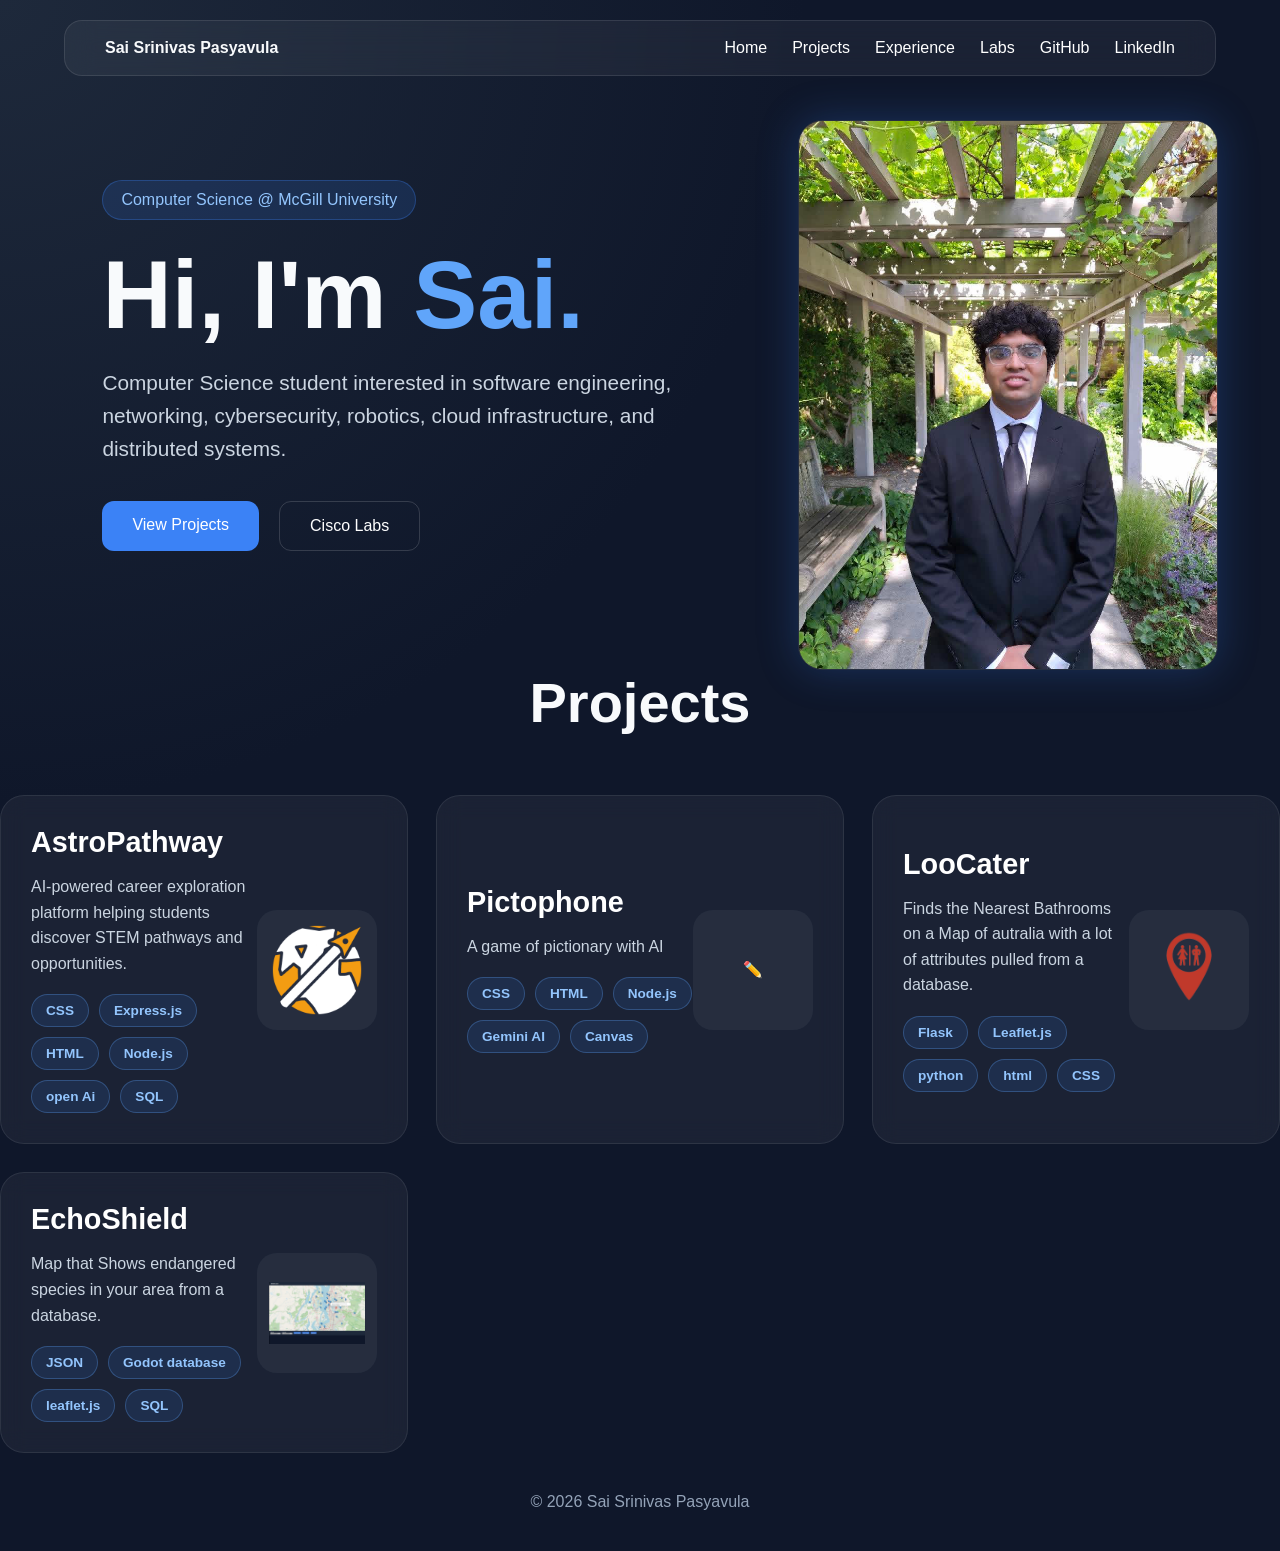
==== index.html @ a4beb2eb "started portfolio" ====
<!DOCTYPE html>

<html lang="en">
<head>
    <meta charset="UTF-8">
    <meta name="viewport" content="width=device-width, initial-scale=1.0">
    <title>Sai Srinivas Pasyavula | Portfolio</title>

    
<link rel="stylesheet" href="style.css">

<link
rel="stylesheet"
href="https://cdnjs.cloudflare.com/ajax/libs/font-awesome/6.5.1/css/all.min.css">


</head>
<body>

<nav>
    <div class="logo">Sai Srinivas Pasyavula</div>

<ul>
    <li><a href="#home">Home</a></li>
    <li><a href="#projects">Projects</a></li>
    <li><a href="#experience">Experience</a></li>
    <li><a href="#labs">Labs</a></li>
    <li><a href="https://github.com/saiawe2021" target="_blank">GitHub</a></li>
    <li><a href="https://www.linkedin.com/in/saisrinivaspasyavula/" target="_blank">LinkedIn</a></li>
</ul>


</nav>

<section id="home" class="hero">


<div class="hero-content">

    <span class="badge">Computer Science @ McGill University</span>

    <h1>
        Hi, I'm <span class="accent">Sai.</span>
    </h1>

    <p>
        Computer Science student interested in software engineering,
        networking, cybersecurity, robotics, cloud infrastructure,
        and distributed systems.
    </p>

    <div class="buttons">
        <a href="#projects" class="btn-primary">View Projects</a>
        <a href="#labs" class="btn-secondary">Cisco Labs</a>
    </div>

</div>

<div class="hero-image">
    <img src="Images/Pic.jpg" alt="Profile Picture">
</div>


</section>

<section id="projects">

    <h2 class="section-title">Projects</h2>

    <div class="projects-grid">

        <a class="project-card"
           href="https://github.com/saiawe2021/HackBytesProject/tree/main"
           target="_blank">

            <div class="project-content">
                <h3>AstroPathway</h3>

                <p>
                    AI-powered career exploration platform helping  students discover STEM pathways and opportunities.
                </p>

                <div class="project-skills">
    <span> CSS</span>
    <span>Express.js </span>
    <span>HTML</span>
    <span>Node.js</span>
    <span>open Ai</span>
    <span>SQL</span>
</div>
            </div>

            <div class="project-icon">
                <img src="Images/AstroPathway.png" alt="">
            </div>

        </a>

        <a class="project-card"
           href="https://github.com/saiawe2021/Pictophone/tree/main"
           target="_blank">

            <div class="project-content">
                <h3>Pictophone</h3>

                <p> 
                    A game of pictionary with AI
                </p>


                  <div class="project-skills">
    <span> CSS</span>
    <span>HTML</span>
    <span>Node.js</span>
    <span>Gemini AI</span>
    <span>Canvas</span>
</div>
            </div>
            <div class="project-icon pictophone-icon">
                ✏️
            </div>

        </a>

        <a class="project-card"
           href="https://github.com/saiawe2021/LooCator/tree/main"
           target="_blank">

            <div class="project-content">
                <h3>LooCater</h3>

                <p>
                    Finds the Nearest Bathrooms on a Map of autralia with a lot of attributes pulled from a database. 
                </p>


                <div class="project-skills">
    <span>Flask</span>
    <span>Leaflet.js</span>
    <span>python</span>
    <span>html</span>
    <span>CSS</span>
</div>
            </div>

            <div class="project-icon">
                <img src="Images/LooCator.jpg" alt="">
            </div>

        </a>

        <a class="project-card"
           href="https://github.com/saiawe2021/EchoShield"
           target="_blank">

            <div class="project-content">
                <h3>EchoShield</h3>

                <p>
                    Map that Shows endangered species in your area from a database.
                </p>

                <div class="project-skills">
    <span> JSON </span>
    <span>Godot database  </span>
    <span>leaflet.js</span>
    <span>SQL</span>
</div>
            </div>

            <div class="project-icon">
                <img src="Images/gallery.jpg" alt="">
            </div>

        </a>
    </div>

</section>

<footer>
    © 2026 Sai Srinivas Pasyavula
</footer>

</body>
</html>
---- style.css ----
*{
    margin:0;
    padding:0;
    box-sizing:border-box;
    font-family:"Segoe UI",sans-serif;
}

html{
    scroll-behavior:smooth;
}

body{
    background:radial-gradient(circle at top left,#1e293b,#0f172a 40%);
    color:#f8fafc;
}

/* NAVBAR */

nav{
    position:fixed;
    top:20px;
    left:50%;
    transform:translateX(-50%);

    width:90%;
    max-width:1300px;

    display:flex;
    justify-content:space-between;
    align-items:center;

    padding:18px 40px;

    background:rgba(255,255,255,.05);
    backdrop-filter:blur(15px);

    border:1px solid rgba(255,255,255,.1);
    border-radius:18px;

    z-index:1000;
}

.logo{
    font-weight:700;
}

nav ul{
    display:flex;
    gap:25px;
    list-style:none;
}

nav a{
    color:white;
    text-decoration:none;
    transition:.3s;
}

nav a:hover{
    color:#60a5fa;
}

/* HERO */

.hero{
    min-height:45vh;

    display:grid;
    grid-template-columns:55% 45%;

    align-items:start;

    padding-top:180px;
    padding-left:8%;
    padding-right:8%;

    gap:40px;
}

.badge{
    display:inline-block;

    background:rgba(59,130,246,.15);
    border:1px solid rgba(59,130,246,.3);

    color:#93c5fd;

    padding:10px 18px;
    border-radius:999px;

    margin-bottom:25px;
}

.hero h1{
    font-size:clamp(4rem,8vw,6rem);
    line-height:1.05;

    margin-bottom:20px;
}

.accent{
    color:#60a5fa;
}

.hero p{
    max-width:650px;

    color:#cbd5e1;

    font-size:1.3rem;
    line-height:1.6;
}

.buttons{
    display:flex;
    gap:20px;

    margin-top:35px;
}

.btn-primary{
    background:#3b82f6;
    color:white;

    text-decoration:none;

    padding:15px 30px;

    border-radius:12px;
}

.btn-secondary{
    border:1px solid rgba(255,255,255,.15);

    color:white;

    text-decoration:none;

    padding:15px 30px;

    border-radius:12px;
}

/* IMAGE */

.hero-image{
    display:flex;
    justify-content:flex-end;

    margin-top:-60px;
}

.hero-image img{
    width:420px;
    height:550px;

    object-fit:cover;

    border-radius:24px;

    border:1px solid rgba(255,255,255,.1);

    box-shadow:0 0 40px rgba(59,130,246,.25);
}

/* FOOTER */

footer{
    text-align:center;

    padding:40px;

    color:#94a3b8;
}

.section-title{
    text-align:center;
    font-size:3.5rem;
    margin-bottom:60px;
}

.projects-grid{
    display:grid;

    grid-template-columns:
        repeat(auto-fit,minmax(380px,1fr));

    gap:28px;

    margin-top:50px;
}

.project-card{
    display:flex;
    justify-content:space-between;
    align-items:center;

    padding:30px;

    min-height:190px;

    text-decoration:none;
    color:white;

    background:rgba(255,255,255,.05);

    border:1px solid rgba(255,255,255,.08);

    border-radius:24px;

    backdrop-filter:blur(12px);

    transition:.3s ease;
}

.project-card:hover{
    transform:translateY(-8px);

    border-color:#60a5fa;

    box-shadow:
        0 15px 40px rgba(59,130,246,.15);
}

.project-content{
    max-width:70%;
}

.project-content h3{
    font-size:1.8rem;
    margin-bottom:15px;
}

.project-content p{
    color:#cbd5e1;
    line-height:1.6;
}

.project-icon{
    width:180px;
    height:180px;

    display:flex;
    justify-content:center;
    align-items:center;

    flex-shrink:0;
}

.pictophone-icon img{
    width:140px;
    height:140px;

    object-fit:contain;
}

.project-icon{
    width:120px;
    height:120px;

    display:flex;
    justify-content:center;
    align-items:center;

    flex-shrink:0;

    background:rgba(255,255,255,.05);

    border-radius:20px;

    padding:12px;
}

.project-icon img{
    width:100%;
    height:100%;

    object-fit:contain;

    border-radius:12px;

    transition:.3s ease;
}

.project-card:hover .project-icon img{
    transform:scale(1.08);
}

.project-skills{
    display:flex;
    flex-wrap:wrap;

    gap:10px;

    margin-top:18px;
}

.project-skills span{
    background:rgba(59,130,246,.12);

    border:1px solid rgba(96,165,250,.3);

    color:#93c5fd;

    padding:8px 14px;

    border-radius:999px;

    font-size:.85rem;
    font-weight:600;

    transition:all .25s ease;

    cursor:pointer;
}
.project-skills span:hover{

    transform:
        translateY(-3px)
        scale(1.12);

    background:rgba(59,130,246,.25);

    border-color:#60a5fa;

    box-shadow:
        0 0 20px rgba(59,130,246,.35);
}
.project-skills span:active{
    transform:scale(.95);
}
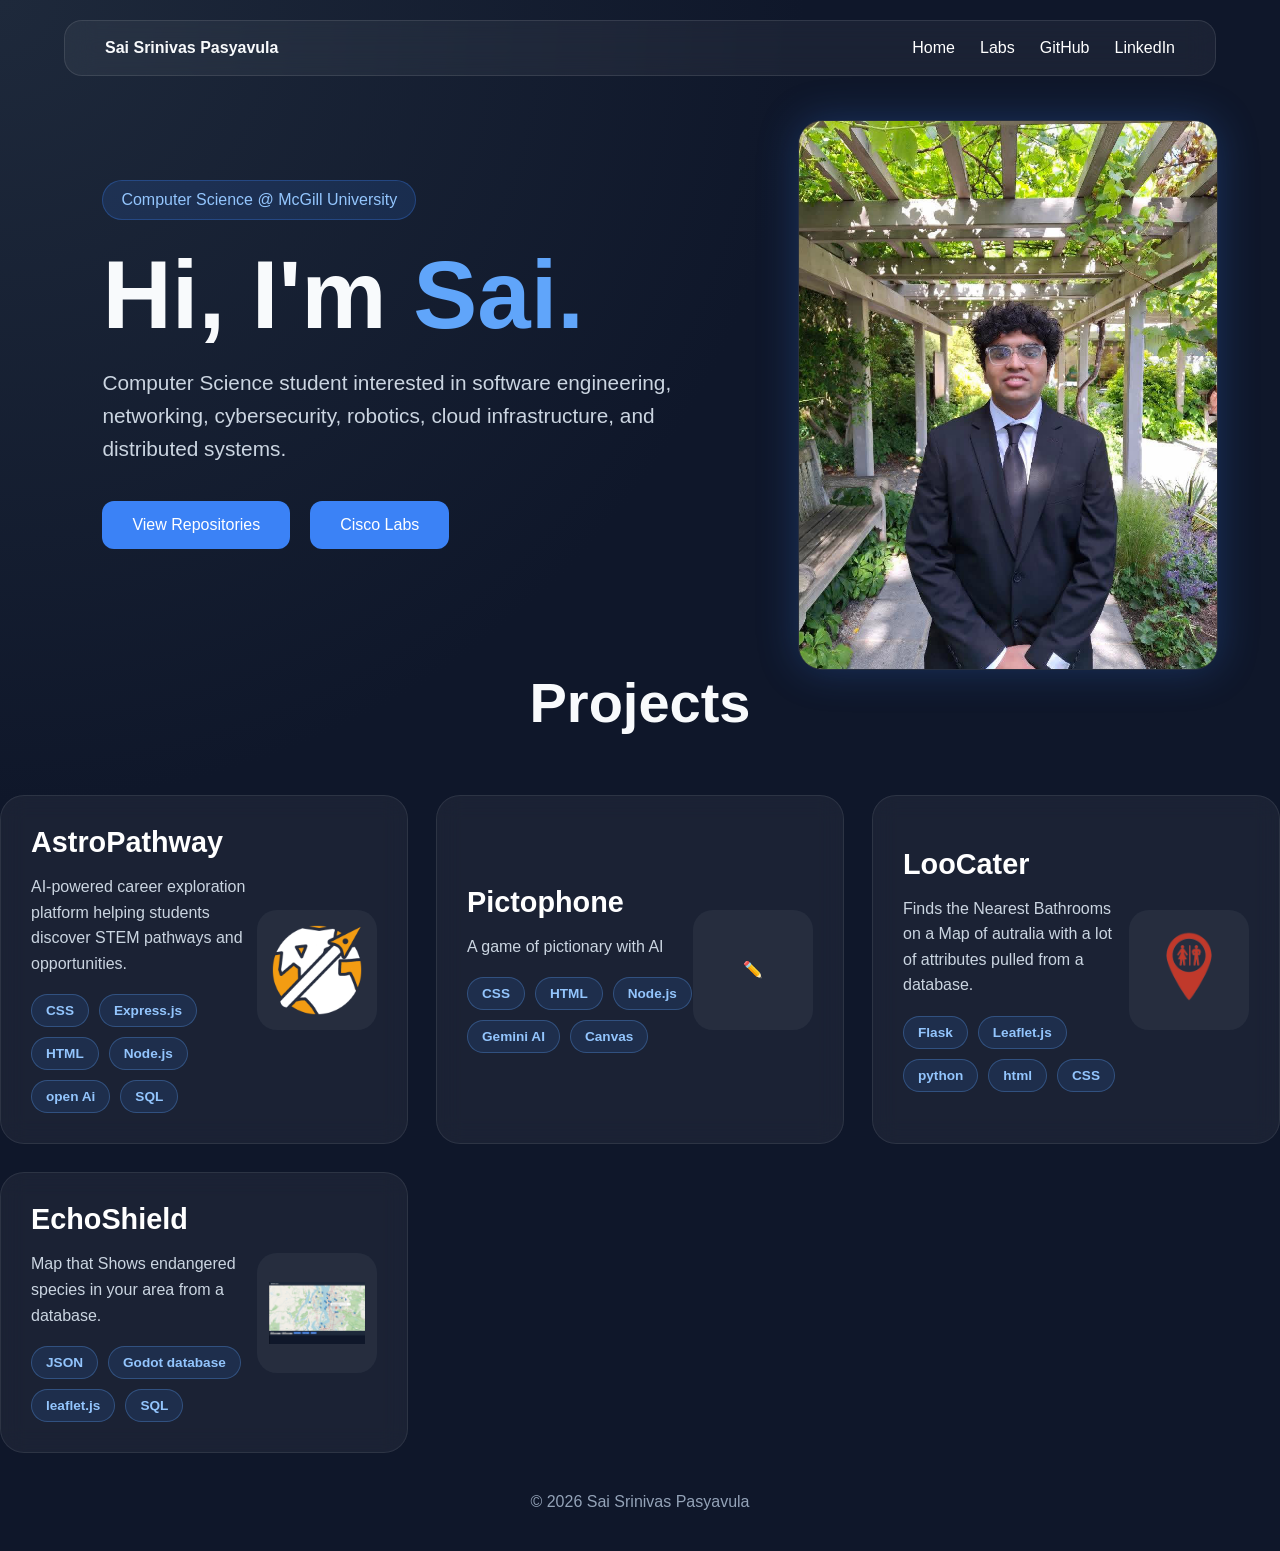
==== commit 44efcdaa: "added cisco labs" ====
--- a/index.html
+++ b/index.html
@@ -22,9 +22,7 @@
 
 <ul>
     <li><a href="#home">Home</a></li>
-    <li><a href="#projects">Projects</a></li>
-    <li><a href="#experience">Experience</a></li>
-    <li><a href="#labs">Labs</a></li>
+    <li><a href="labs.Html">Labs</a></li>
     <li><a href="https://github.com/saiawe2021" target="_blank">GitHub</a></li>
     <li><a href="https://www.linkedin.com/in/saisrinivaspasyavula/" target="_blank">LinkedIn</a></li>
 </ul>
@@ -50,8 +48,8 @@
     </p>
 
     <div class="buttons">
-        <a href="#projects" class="btn-primary">View Projects</a>
-        <a href="#labs" class="btn-secondary">Cisco Labs</a>
+        <a href="https://github.com/saiawe2021?tab=repositories" class="btn-primary">View Repositories</a>
+        <a href="labs.Html" class="btn-secondary">Cisco Labs</a>
     </div>
 
 </div>
--- a/style.css
+++ b/style.css
@@ -129,9 +129,15 @@
     border-radius:12px;
 }
 
+.btn-primary:hover {
+    background: #90b1e7;
+    transform:
+        translateY(-3px)
+        scale(1.12);
+}
+
 .btn-secondary{
-    border:1px solid rgba(255,255,255,.15);
-
+    background:#3b82f6;
     color:white;
 
     text-decoration:none;
@@ -141,6 +147,13 @@
     border-radius:12px;
 }
 
+
+.btn-secondary:hover {
+     background: #90b1e7;
+     transform:
+        translateY(-3px)
+        scale(1.12);
+}
 /* IMAGE */
 
 .hero-image{
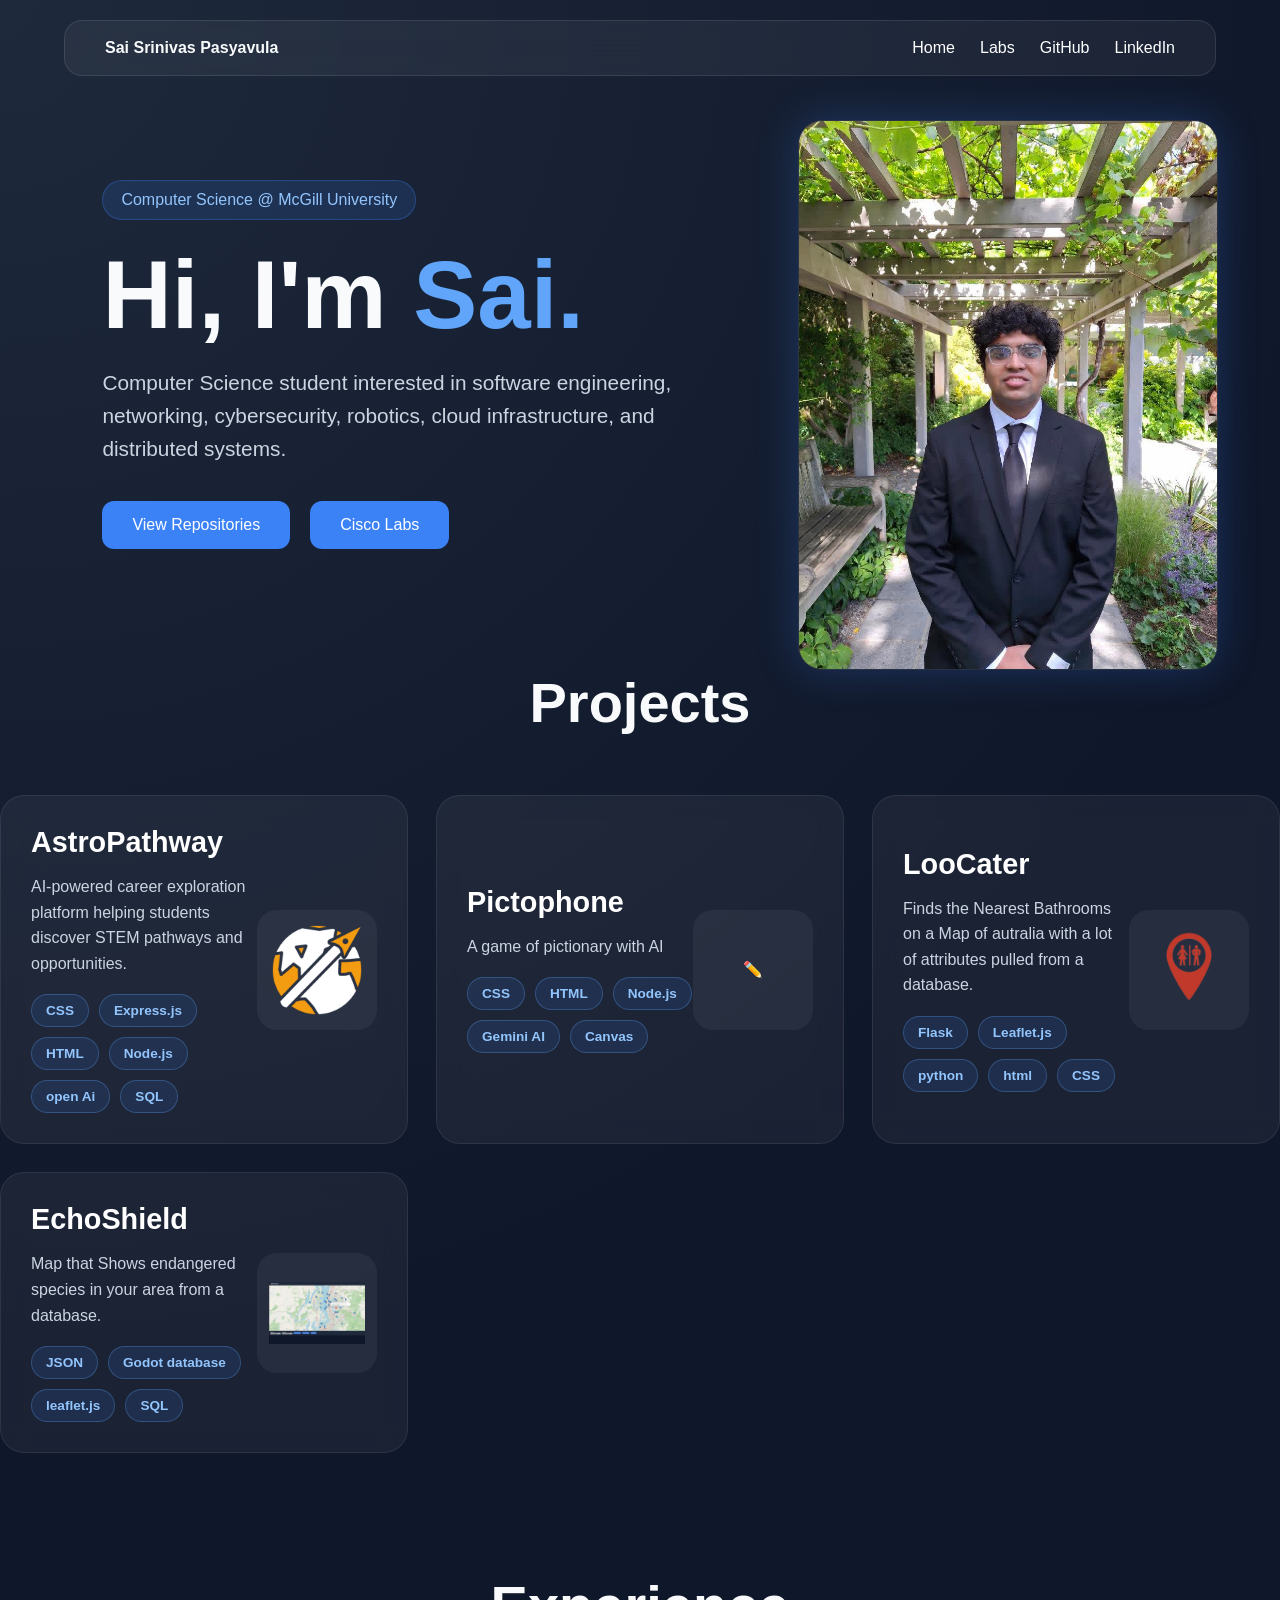
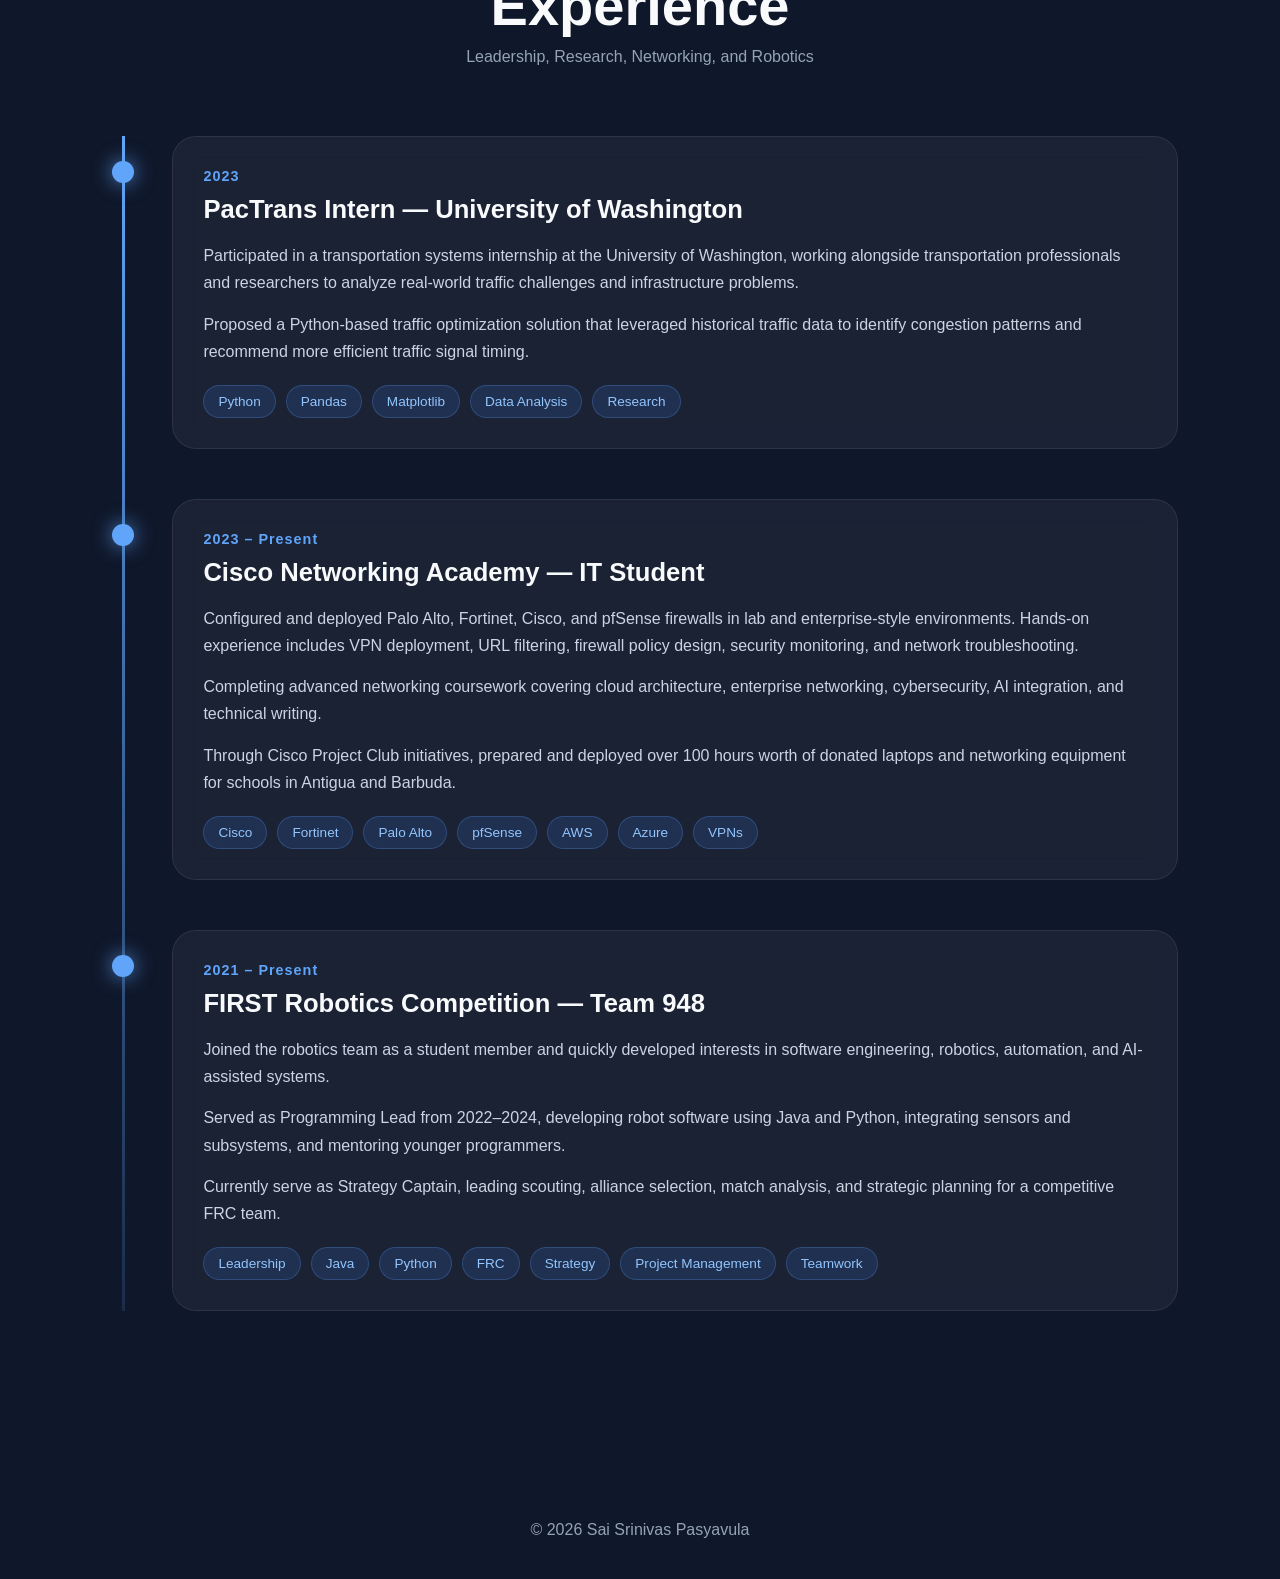
==== commit 8b40b3e6: "Added experience" ====
--- a/index.html
+++ b/index.html
@@ -174,6 +174,140 @@
     </div>
 
 </section>
+<section id="experience">
+
+<div class="section-header">
+    <h2>Experience</h2>
+    <p>Leadership, Research, Networking, and Robotics</p>
+</div>
+
+<div class="timeline">
+
+    <div class="timeline-item">
+
+        <div class="timeline-dot"></div>
+
+        <div class="experience-card">
+
+            <span class="experience-date">2023</span>
+
+            <h3>PacTrans Intern — University of Washington</h3>
+
+            <p>
+                Participated in a transportation systems internship at the
+                University of Washington, working alongside transportation
+                professionals and researchers to analyze real-world traffic
+                challenges and infrastructure problems.
+            </p>
+
+            <p>
+                Proposed a Python-based traffic optimization solution that
+                leveraged historical traffic data to identify congestion
+                patterns and recommend more efficient traffic signal timing.
+            </p>
+
+            <div class="experience-skills">
+                <span>Python</span>
+                <span>Pandas</span>
+                <span>Matplotlib</span>
+                <span>Data Analysis</span>
+                <span>Research</span>
+            </div>
+
+        </div>
+
+    </div>
+
+    <div class="timeline-item">
+
+        <div class="timeline-dot"></div>
+
+        <div class="experience-card">
+
+            <span class="experience-date">2023 – Present</span>
+
+            <h3>Cisco Networking Academy — IT Student</h3>
+
+            <p>
+                Configured and deployed Palo Alto, Fortinet, Cisco, and
+                pfSense firewalls in lab and enterprise-style environments.
+                Hands-on experience includes VPN deployment, URL filtering,
+                firewall policy design, security monitoring, and network
+                troubleshooting.
+            </p>
+
+            <p>
+                Completing advanced networking coursework covering cloud
+                architecture, enterprise networking, cybersecurity, AI
+                integration, and technical writing.
+            </p>
+
+            <p>
+                Through Cisco Project Club initiatives, prepared and deployed
+                over 100 hours worth of donated laptops and networking
+                equipment for schools in Antigua and Barbuda.
+            </p>
+
+            <div class="experience-skills">
+                <span>Cisco</span>
+                <span>Fortinet</span>
+                <span>Palo Alto</span>
+                <span>pfSense</span>
+                <span>AWS</span>
+                <span>Azure</span>
+                <span>VPNs</span>
+            </div>
+
+        </div>
+
+    </div>
+
+    <div class="timeline-item">
+
+        <div class="timeline-dot"></div>
+
+        <div class="experience-card">
+
+            <span class="experience-date">2021 – Present</span>
+
+            <h3>FIRST Robotics Competition — Team 948</h3>
+
+            <p>
+                Joined the robotics team as a student member and quickly
+                developed interests in software engineering, robotics,
+                automation, and AI-assisted systems.
+            </p>
+
+            <p>
+                Served as Programming Lead from 2022–2024, developing robot
+                software using Java and Python, integrating sensors and
+                subsystems, and mentoring younger programmers.
+            </p>
+
+            <p>
+                Currently serve as Strategy Captain, leading scouting,
+                alliance selection, match analysis, and strategic planning
+                for a competitive FRC team.
+            </p>
+
+            <div class="experience-skills">
+                <span>Leadership</span>
+                <span>Java</span>
+                <span>Python</span>
+                <span>FRC</span>
+                <span>Strategy</span>
+                <span>Project Management</span>
+                <span>Teamwork</span>
+            </div>
+
+        </div>
+
+    </div>
+
+</div>
+
+</section>
+
 
 <footer>
     © 2026 Sai Srinivas Pasyavula
--- a/style.css
+++ b/style.css
@@ -341,4 +341,171 @@
 }
 .project-skills span:active{
     transform:scale(.95);
-}+}
+
+/* EXPERIENCE SECTION */
+
+#experience{
+padding:120px 8%;
+}
+
+.section-header{
+text-align:center;
+margin-bottom:70px;
+}
+
+.section-header h2{
+font-size:3.5rem;
+margin-bottom:10px;
+}
+
+.section-header p{
+color:#94a3b8;
+}
+
+.timeline{
+position:relative;
+
+max-width:1100px;
+
+margin:0 auto;
+
+
+}
+
+.timeline::before{
+content:"";
+
+
+position:absolute;
+
+left:20px;
+top:0;
+
+width:3px;
+height:100%;
+
+background:
+linear-gradient(
+to bottom,
+#60a5fa,
+rgba(96,165,250,.15));
+
+
+}
+
+.timeline-item{
+position:relative;
+
+padding-left:70px;
+
+margin-bottom:50px;
+
+
+}
+
+.timeline-dot{
+position:absolute;
+
+left:10px;
+top:25px;
+
+width:22px;
+height:22px;
+
+border-radius:50%;
+
+background:#60a5fa;
+
+box-shadow:
+0 0 20px rgba(96,165,250,.8);
+}
+
+.experience-card{
+background:rgba(255,255,255,.05);
+
+border:1px solid rgba(255,255,255,.08);
+
+backdrop-filter:blur(12px);
+
+border-radius:24px;
+
+padding:30px;
+
+transition:.3s ease;
+
+}
+
+.experience-card:hover{
+transform:translateY(-5px);
+
+border-color:#60a5fa;
+
+box-shadow:
+0 15px 40px rgba(59,130,246,.15);
+
+}
+
+.experience-date{
+color:#60a5fa;
+
+font-size:.9rem;
+font-weight:600;
+
+letter-spacing:1px;
+}
+
+.experience-card h3{
+margin-top:10px;
+margin-bottom:18px;
+
+font-size:1.6rem;
+
+}
+
+.experience-card p{
+color:#cbd5e1;
+
+
+line-height:1.7;
+
+margin-bottom:14px;
+
+
+}
+
+.experience-skills{
+display:flex;
+flex-wrap:wrap;
+
+gap:10px;
+
+margin-top:20px;
+
+}
+
+.experience-skills span{
+background:rgba(59,130,246,.15);
+
+border:1px solid rgba(96,165,250,.25);
+
+color:#93c5fd;
+
+padding:8px 14px;
+
+border-radius:999px;
+
+font-size:.85rem;
+
+transition:.25s ease;
+
+}
+
+.experience-skills span:hover{
+transform:scale(1.08);
+
+background:rgba(59,130,246,.25);
+
+border-color:#60a5fa;
+
+}
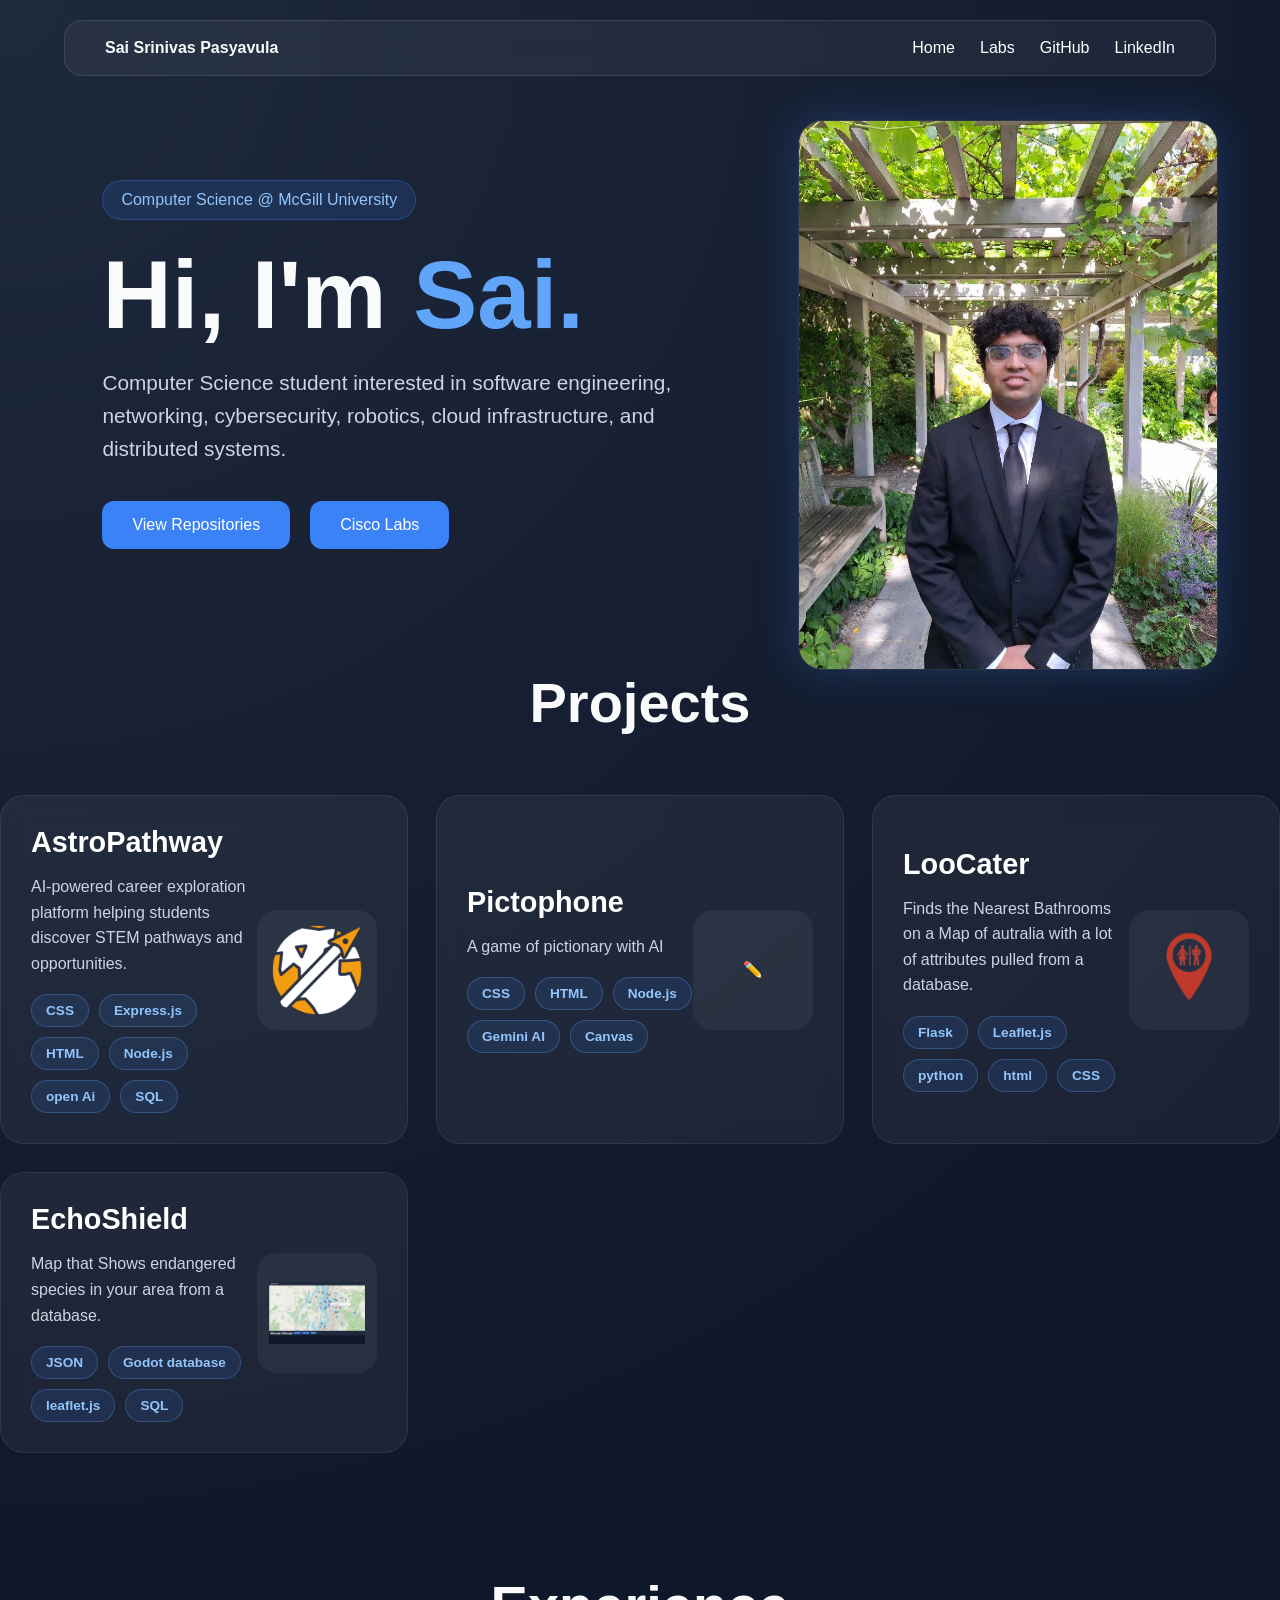
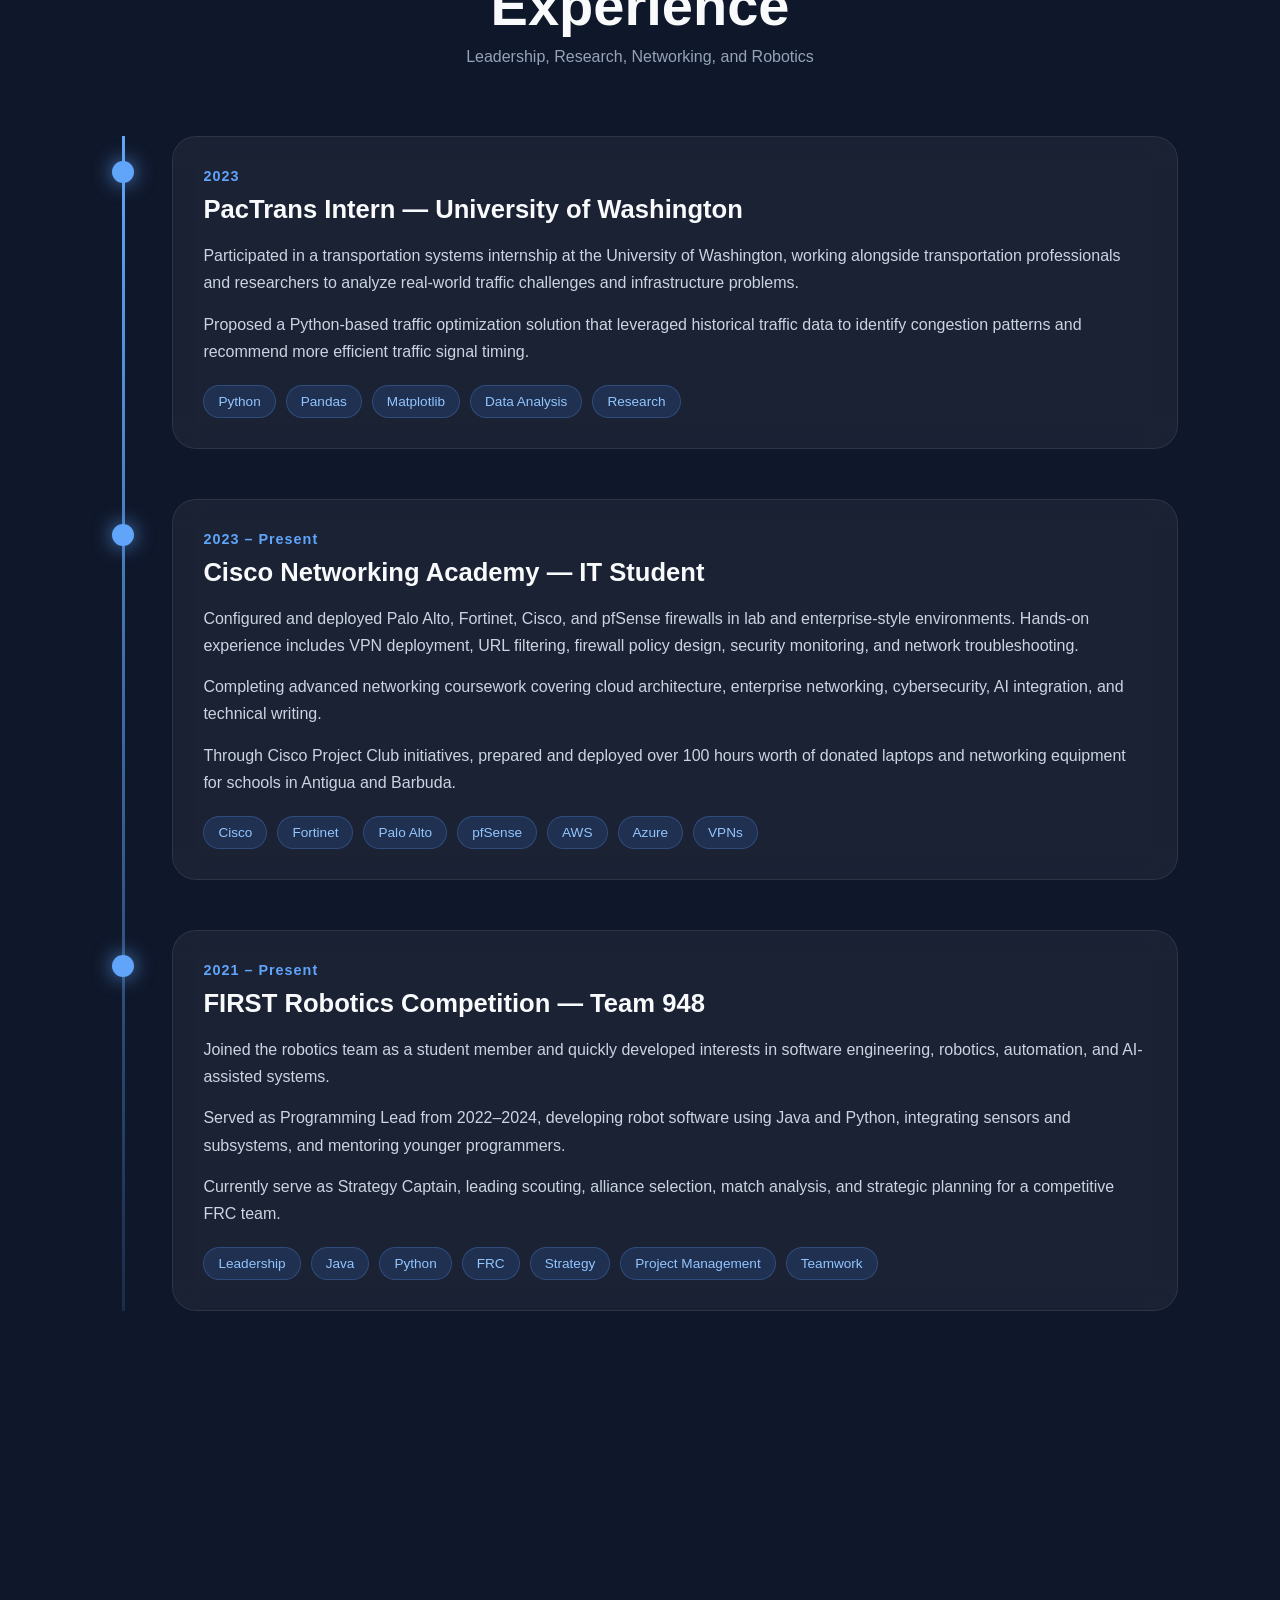
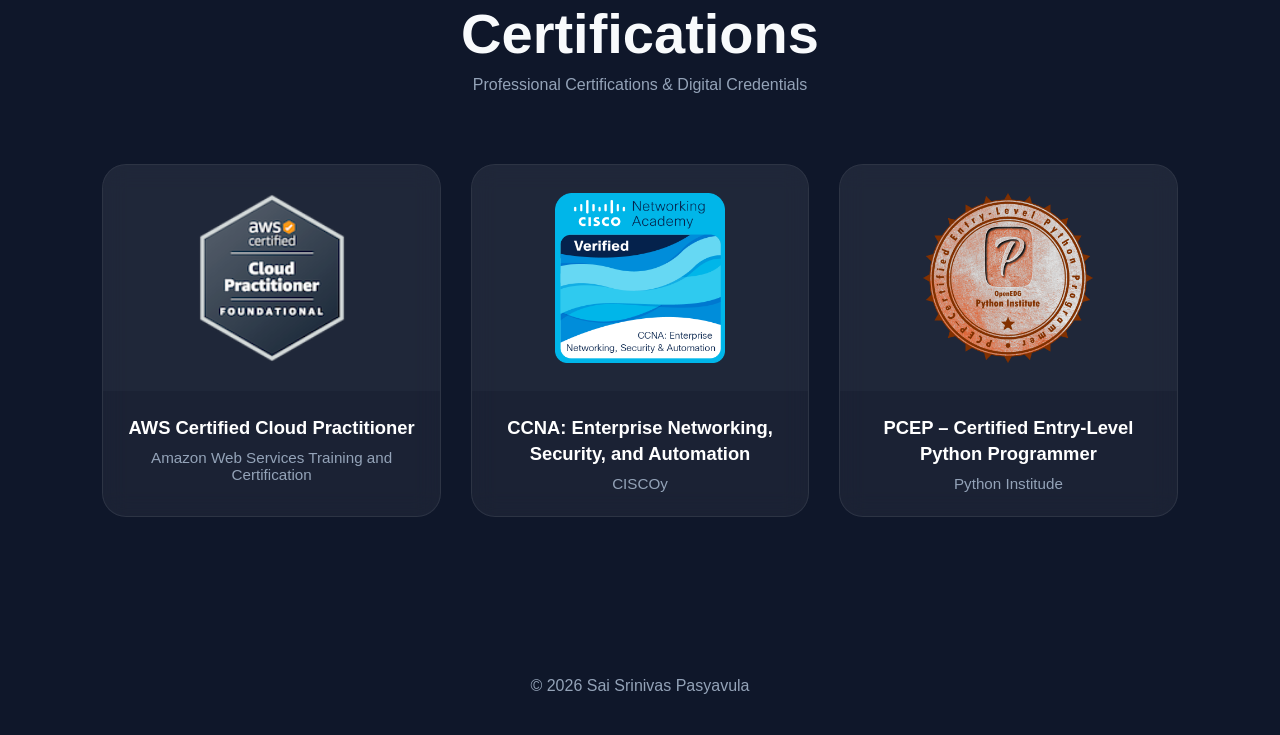
==== commit a8038f3b: "Added certs" ====
--- a/index.html
+++ b/index.html
@@ -307,6 +307,48 @@
 </div>
 
 </section>
+<section id="certifications">
+
+    <div class="section-header">
+        <h2>Certifications</h2>
+        <p>Professional Certifications & Digital Credentials</p>
+    </div>
+
+    <div class="cert-grid">
+
+        <a class="cert-card" href="https://www.credly.com/badges/a0a2ce1f-4c8a-4496-9f1f-7cb905b3dcfa/public_url" target="_blank">
+            <div class="cert-image">
+                <img src="Images/aws-certified-cloud-practitioner.png" alt="AWS Certified Cloud Practitioner">
+            </div>
+            <div class="cert-content">
+                <h3>AWS Certified Cloud Practitioner</h3>
+                <p>Amazon Web Services Training and Certification</p>
+            </div>
+        </a>
+
+        <a class="cert-card" href="https://www.credly.com/badges/6f65e6af-9382-4da9-b23e-925e0f852972/public_url" target="_blank">
+            <div class="cert-image">
+                <img src="Images/ccna-enterprise-networking-security-and-automation.png" alt="Introduction to Cybersecurity">
+            </div>
+            <div class="cert-content">
+                <h3>CCNA: Enterprise Networking, Security, and Automation</h3>
+                <p>CISCOy</p>
+            </div>
+        </a>
+
+        <a class="cert-card" href="https://www.credly.com/badges/246de1de-26d7-4078-a5a2-36c3ff4c272d/public_url" target="_blank">
+            <div class="cert-image">
+                <img src="Images/pcep-30-01-pcep-certified-entry-level-python-programmer.png" alt="Endpoint Security">
+            </div>
+            <div class="cert-content">
+                <h3>PCEP – Certified Entry-Level Python Programmer</h3>
+                <p>Python Institude</p>
+            </div>
+        </a>
+
+    </div>
+
+</section>
 
 
 <footer>
--- a/style.css
+++ b/style.css
@@ -509,3 +509,70 @@
 border-color:#60a5fa;
 
 }
+
+#certifications{
+    padding:120px 8%;
+}
+
+.cert-grid{
+    display:grid;
+    grid-template-columns:repeat(auto-fit,minmax(260px,1fr));
+    gap:30px;
+    margin-top:50px;
+}
+
+.cert-card{
+    text-decoration:none;
+    color:white;
+    background:rgba(255,255,255,.05);
+    border:1px solid rgba(255,255,255,.08);
+    border-radius:24px;
+    overflow:hidden;
+    backdrop-filter:blur(12px);
+    transition:.3s ease;
+    display:flex;
+    flex-direction:column;
+    align-items:center;
+    text-align:center;
+}
+
+.cert-card:hover{
+    transform:translateY(-8px);
+    border-color:#60a5fa;
+    box-shadow:0 15px 40px rgba(59,130,246,.2);
+}
+
+.cert-image{
+    width:100%;
+    padding:28px;
+    display:flex;
+    justify-content:center;
+    align-items:center;
+    background:rgba(255,255,255,.02);
+}
+
+.cert-image img{
+    width:170px;
+    height:170px;
+    object-fit:contain;
+    transition:.35s ease;
+}
+
+.cert-card:hover .cert-image img{
+    transform:scale(1.08);
+}
+
+.cert-content{
+    padding:24px;
+}
+
+.cert-content h3{
+    font-size:1.15rem;
+    margin-bottom:8px;
+    line-height:1.4;
+}
+
+.cert-content p{
+    color:#94a3b8;
+    font-size:.95rem;
+}
